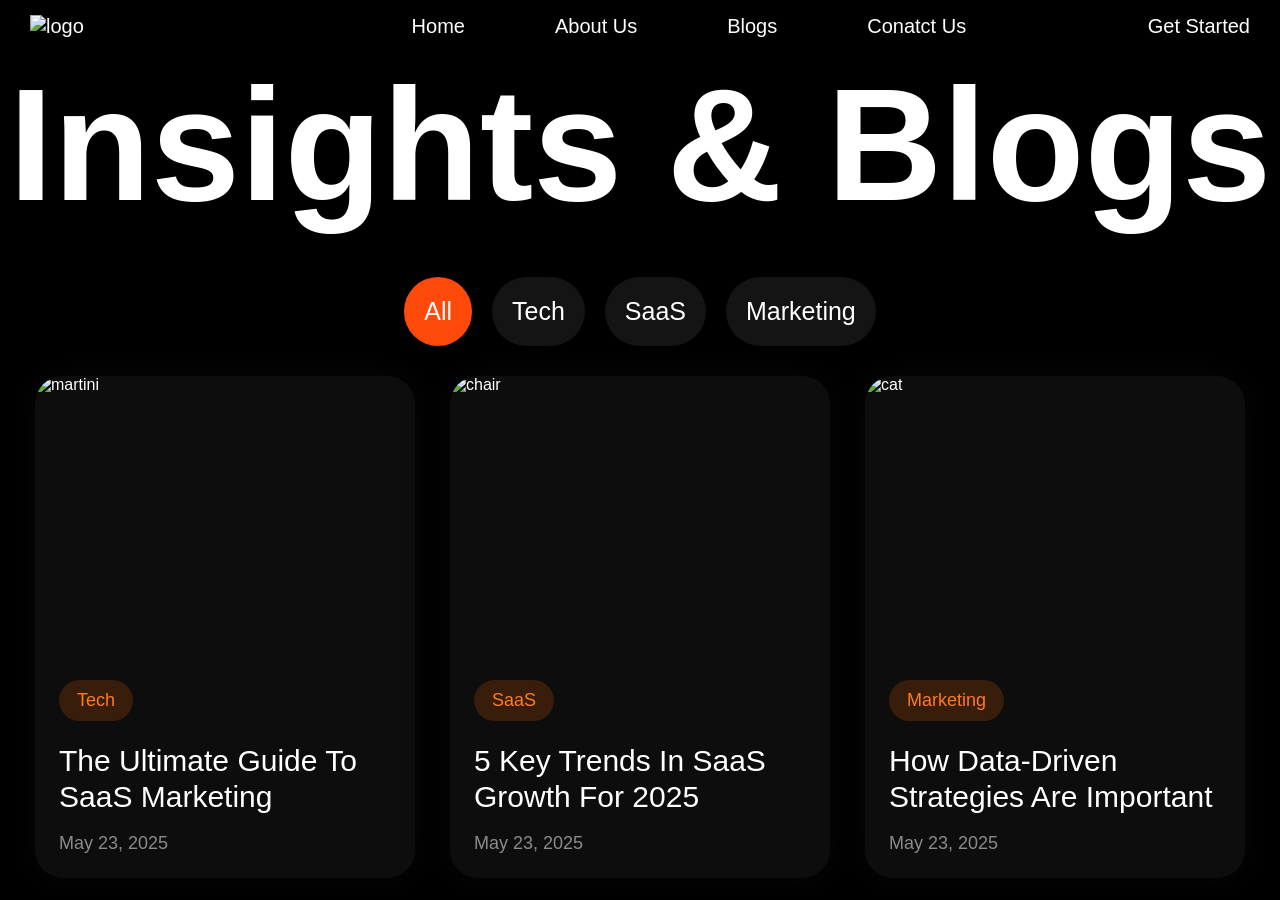
==== design1/index.html @ 9ab11a98 "first design complete" ====
<!DOCTYPE html>
<html lang="en">
<head>
    <meta charset="UTF-8">
    <meta name="viewport" content="width=device-width, initial-scale=1.0">
    <title>Document</title>
    <link rel="stylesheet" href="style.css">
</head>
<body>

    <nav>
      <img class="logo" src="/logo.png" alt="logo">
       <div class="items">
          <ul>
            <li>Home</li>
            <li>About Us</li>
            <li>Blogs</li>
            <li>Conatct Us</li>
          </ul>
       </div>
       <div>Get Started</div>
    </nav>

    <h1>Insights & Blogs</h1>

    <div class="tabs">
        <div class="tab active">All</div>
        <div class="tab">Tech</div>
        <div class="tab">SaaS</div>
        <div class="tab">Marketing</div>
    </div>

    <div class="cards">
        <div class="card">
            <img src="/martini1.png" alt="martini">
            <div class="card-content">
            <span class="tag">Tech</span>
            <h3>
                The Ultimate Guide To <br>
                SaaS Marketing
            </h3>
            <p>May 23, 2025</p>
            </div>
        </div>

        <div class="card">
            <img src="/chair.avif" alt="chair">
            <div class="card-content">
                <span class="tag">SaaS</span>
                <h3>
                    5 Key Trends In SaaS <br>
                    Growth For 2025
                </h3>
                <p>May 23, 2025</p>
            </div>
        </div>

        <div class="card">
            <img src="/cat.png" alt="cat">
            <div class="card-content">
                <span class="tag">Marketing</span>
                <h3>
                    How Data-Driven  <br>
                    Strategies Are Important
                </h3>
                <p>May 23, 2025</p>
            </div>
        </div>
    </div>

    
</body>
</html>
---- design1/style.css ----
*{
    margin: 0;
    padding: 0;
    box-sizing: border-box;
}
html,
body{
    height: 100%;
    width: 100%;
    background-color: black;
    color: white;
    font-family: 'Inter', sans-serif;
}

nav{
    display: flex;
    justify-content: space-between;
    align-items: center;
    padding: 15px 30px ;
    font-size: 20px;
}

ul{
    display: flex;
    justify-content: space-around;
    list-style: none;
    gap: 90px;
    font-size: 20px;

}

.logo{
    width: 200px;
    height: auto;
 
}

h1{
    margin: 0;
    font-size: 160px;
    display: flex;
    justify-content: center;
}

.tabs{
    display: flex;
    justify-content: center;
    align-items: center;
    gap: 20px;
    margin-top: 40px;
}

.tab{
    background: #141414;
    padding: 20px;
    border-radius:999px;
    border: none;
    font-size: 25px;
    font-weight: 500;
    cursor: pointer;
    transition: 0.3s ease;
}

.active{
    background-color: #FD4909;
}

.cards{
    display: flex;
    justify-content: space-evenly;
    align-items: center;
    margin-top: 30px;

}

.card{
    width: 380px;
    background: #0d0d0d;
    border-radius: 28px;
    overflow: hidden;
    transition: 0.3s ease;
    box-shadow: 0 0 30px rgba(255, 255, 255, 0.03);
}

.card:hover {
    transform: translateY(-10px);
}

.card img {
    width: 100%;
    height: 280px;
    object-fit: cover;
    display: block;
}

.card-content {
    padding: 24px;
}

.tag {
    background: rgba(255, 102, 0, 0.18);
    color: #ff7b1c;
    padding: 10px 18px;
    border-radius: 999px;
    font-size: 18px;
    display: inline-block;
    margin-bottom: 22px;
}

.card h3 {
    color: white;
    font-size: 30px;
    line-height: 1.2;
    font-weight: 500;
    margin-bottom: 18px;
}

.card p {
    color: #8b8b8b;
    font-size: 18px;
}
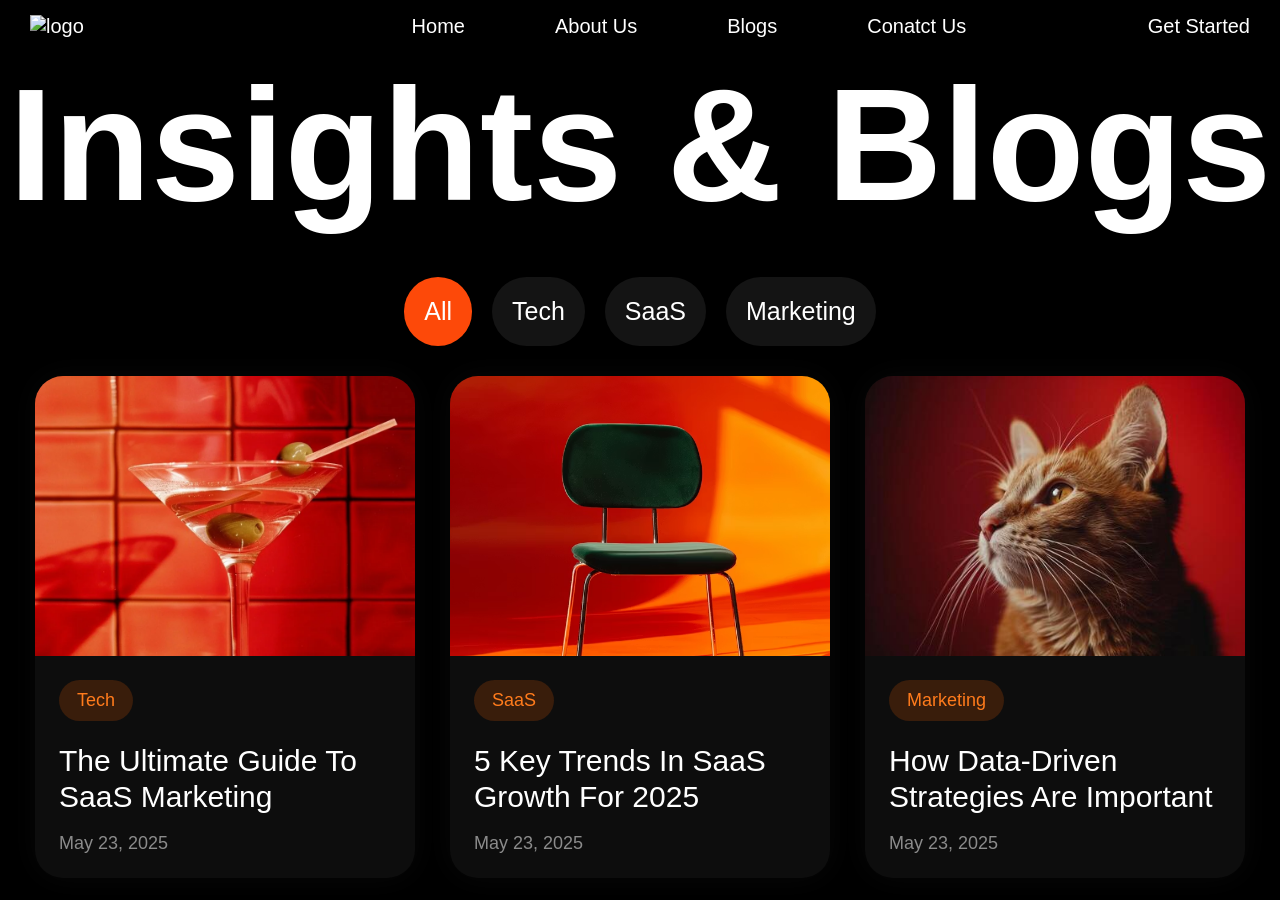
==== commit 74fd6850: "added images" ====
--- a/design1/index.html
+++ b/design1/index.html
@@ -32,7 +32,7 @@
 
     <div class="cards">
         <div class="card">
-            <img src="/martini1.png" alt="martini">
+            <img src="/design1/martini1.png" alt="martini">
             <div class="card-content">
             <span class="tag">Tech</span>
             <h3>
@@ -44,7 +44,7 @@
         </div>
 
         <div class="card">
-            <img src="/chair.avif" alt="chair">
+            <img src="/design1/chair.avif" alt="chair">
             <div class="card-content">
                 <span class="tag">SaaS</span>
                 <h3>
@@ -56,7 +56,7 @@
         </div>
 
         <div class="card">
-            <img src="/cat.png" alt="cat">
+            <img src="/design1/cat.png" alt="cat">
             <div class="card-content">
                 <span class="tag">Marketing</span>
                 <h3>
@@ -67,7 +67,6 @@
             </div>
         </div>
     </div>
-
     
 </body>
 </html>
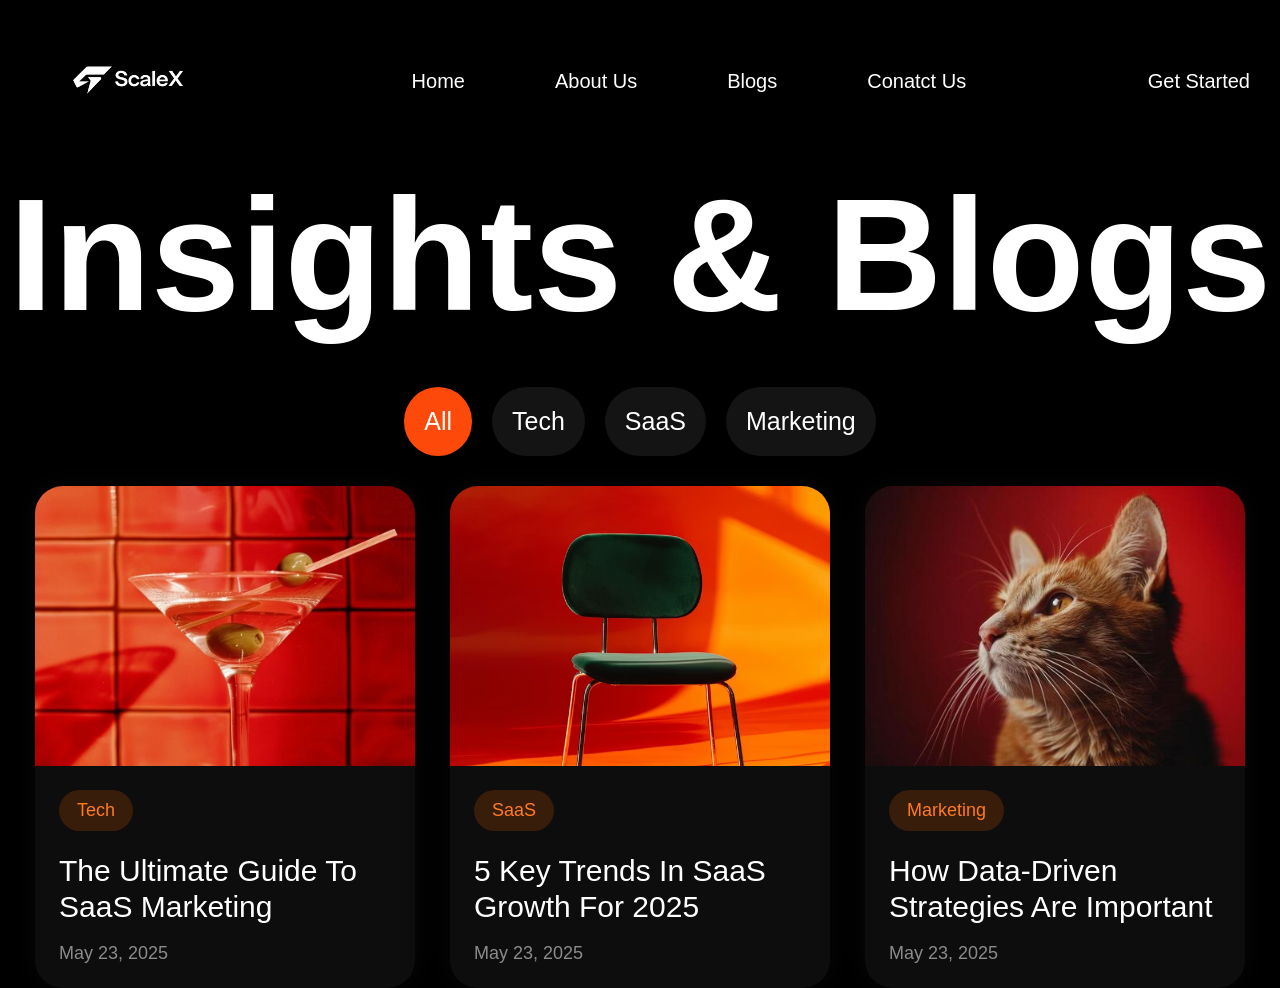
==== commit da5b602d: "added logo" ====
--- a/design1/index.html
+++ b/design1/index.html
@@ -9,7 +9,7 @@
 <body>
 
     <nav>
-      <img class="logo" src="/logo.png" alt="logo">
+      <img class="logo" src="/design1/logo.png" alt="logo">
        <div class="items">
           <ul>
             <li>Home</li>
